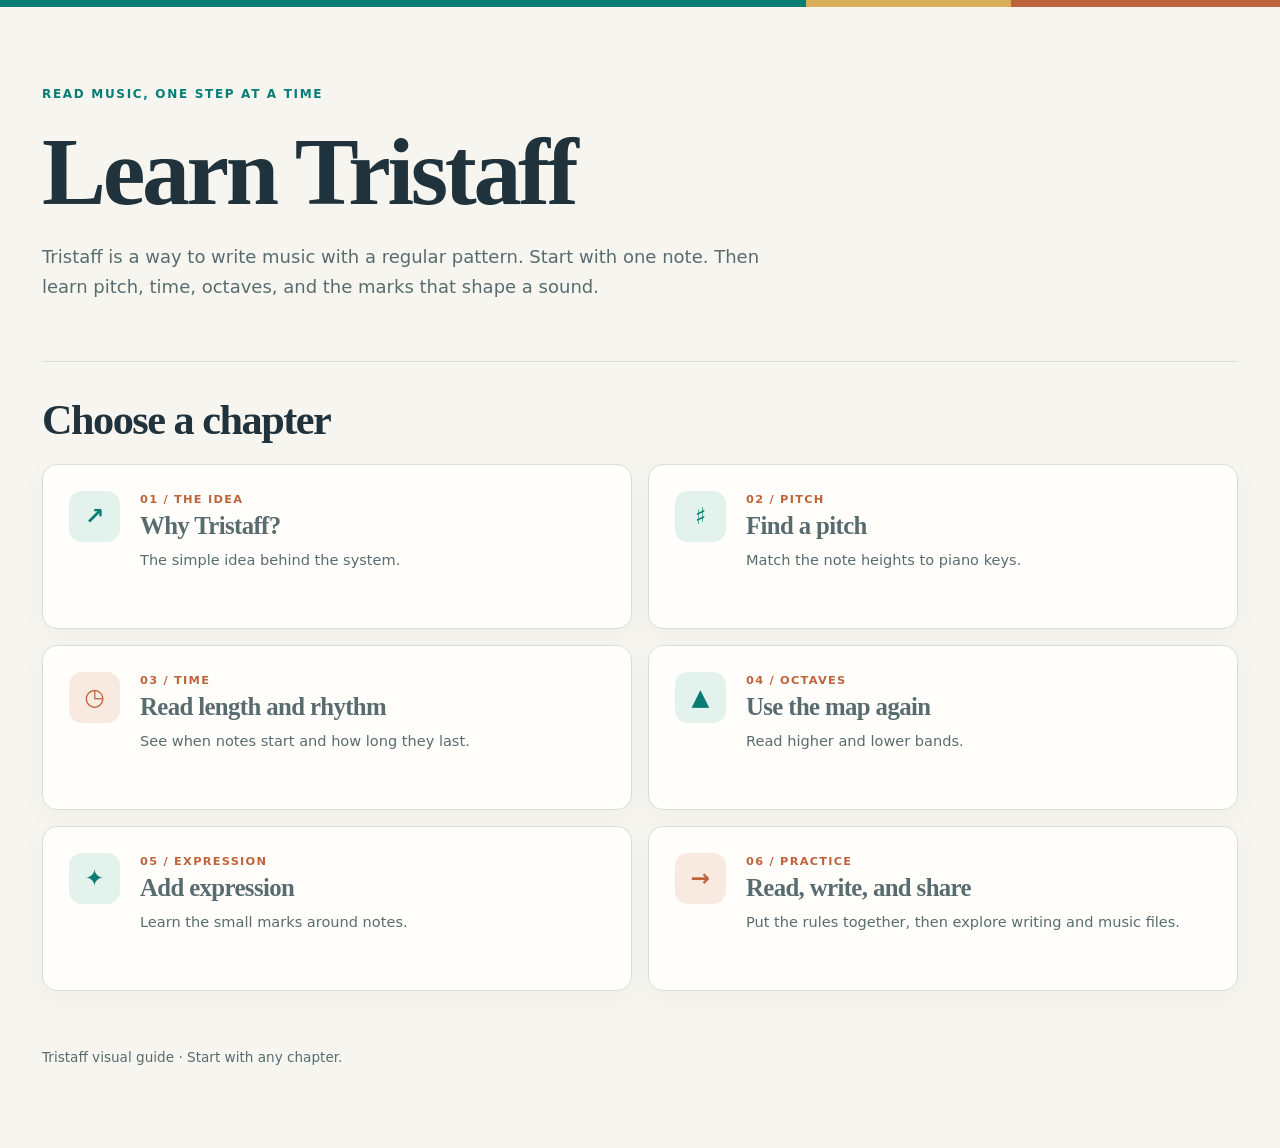
==== Tristaff/index.html @ 134bfe70 "Add Tristaff guide, settings, and example score" ====
<!doctype html>
<html lang="en">
<head>
  <meta charset="utf-8">
  <meta name="viewport" content="width=device-width, initial-scale=1">
  <meta name="color-scheme" content="light">
  <title>Learn Tristaff</title>
  <link rel="stylesheet" href="style.css">
</head>
<body>
  <div class="topline" aria-hidden="true"></div>
  <div class="page">
    <main>
      <div class="hero">
        <span class="eyebrow">Read music, one step at a time</span>
        <h1>Learn Tristaff</h1>
        <p class="hero-note">Tristaff is a way to write music with a regular pattern. Start with one note. Then learn pitch, time, octaves, and the marks that shape a sound.</p>
      </div>
      <h2 class="start-heading">Choose a chapter</h2>
      <div class="chapter-grid">
        <a class="chapter-card" href="01-why.html"><span class="icon" aria-hidden="true">↗</span><span><small>01 / The idea</small><strong>Why Tristaff?</strong><span>The simple idea behind the system.</span></span></a>
        <a class="chapter-card" href="02-pitch.html"><span class="icon" aria-hidden="true">♯</span><span><small>02 / Pitch</small><strong>Find a pitch</strong><span>Match the note heights to piano keys.</span></span></a>
        <a class="chapter-card" href="03-time.html"><span class="icon" aria-hidden="true">◷</span><span><small>03 / Time</small><strong>Read length and rhythm</strong><span>See when notes start and how long they last.</span></span></a>
        <a class="chapter-card" href="04-octaves.html"><span class="icon" aria-hidden="true">▲</span><span><small>04 / Octaves</small><strong>Use the map again</strong><span>Read higher and lower bands.</span></span></a>
        <a class="chapter-card" href="05-marks.html"><span class="icon" aria-hidden="true">✦</span><span><small>05 / Expression</small><strong>Add expression</strong><span>Learn the small marks around notes.</span></span></a>
        <a class="chapter-card" href="06-phrase.html"><span class="icon" aria-hidden="true">→</span><span><small>06 / Practice</small><strong>Read, write, and share</strong><span>Put the rules together, then explore writing and music files.</span></span></a>
      </div>
    </main>
    <footer>Tristaff visual guide · Start with any chapter.</footer>
  </div>
</body>
</html>
---- Tristaff/style.css ----
:root {
  --paper: #f7f5ef;
  --card: #fffefa;
  --ink: #20333d;
  --muted: #586c70;
  --line: #d8ded9;
  --teal: #087c75;
  --teal-soft: #e3f2ed;
  --coral: #bf633d;
  --coral-soft: #f9eae1;
  --gold: #d6ad59;
}

* { box-sizing: border-box; }
html { scroll-behavior: smooth; }
body { margin: 0; background: var(--paper); color: var(--ink); font: 18px/1.65 system-ui, sans-serif; }
a { color: #086e68; text-underline-offset: .18em; }
a:hover { color: #a44d2c; }
a:focus-visible { outline: 3px solid var(--coral); outline-offset: 4px; border-radius: 3px; }
img { max-width: 100%; }
.topline { height: 7px; background: linear-gradient(90deg, var(--teal) 0 63%, var(--gold) 63% 79%, var(--coral) 79%); }
.page { max-width: 1260px; margin: auto; padding: 0 32px 80px; }
.eyebrow, .chapter-number, .caption-label { font-size: .75rem; font-weight: 800; letter-spacing: .14em; text-transform: uppercase; }
.eyebrow { color: var(--teal); }
.chapter-number, .caption-label { color: var(--coral); }
h1, h2, h3 { font-family: Georgia, 'Times New Roman', serif; letter-spacing: -.035em; line-height: 1.14; }
h1 { font-size: clamp(3rem, 6vw, 5.6rem); margin: 10px 0 16px; }
h2 { font-size: clamp(1.8rem, 3.3vw, 2.8rem); margin: 0 0 17px; }
h3 { font-size: 1.42rem; margin: 0 0 8px; }
p { margin: 0 0 17px; }
.lead { max-width: 690px; color: #43565c; font-size: clamp(1.13rem, 1.8vw, 1.35rem); line-height: 1.52; }
.hero { padding: 70px 0 42px; max-width: 900px; }
.hero h1 { font-size: clamp(3.8rem, 7.5vw, 7rem); }
.hero-note { max-width: 720px; color: var(--muted); }
.start-heading { border-top: 1px solid var(--line); padding-top: 34px; margin-bottom: 20px; }
.chapter-grid { display: grid; grid-template-columns: repeat(2, minmax(0, 1fr)); gap: 16px; }
.chapter-card { position: relative; display: flex; gap: 20px; min-height: 165px; align-items: flex-start; background: var(--card); color: var(--ink); border: 1px solid var(--line); border-radius: 15px; text-decoration: none; padding: 26px; box-shadow: 0 7px 25px rgba(32,51,61,.035); }
.chapter-card:hover, .chapter-card:focus-visible { border-color: #8abcb1; background: #fbfffc; transform: translateY(-2px); }
.chapter-card .icon { display: grid; place-items: center; width: 51px; height: 51px; flex: 0 0 51px; border-radius: 13px; color: var(--teal); background: var(--teal-soft); font-size: 1.45rem; font-weight: 800; }
.chapter-card:nth-child(3n) .icon { color: var(--coral); background: var(--coral-soft); }
.chapter-card small { display: block; color: var(--coral); font-size: .71rem; font-weight: 800; letter-spacing: .11em; text-transform: uppercase; }
.chapter-card strong { display: block; font: 700 1.55rem/1.22 Georgia, 'Times New Roman', serif; letter-spacing: -.025em; margin: 4px 0 8px; }
.chapter-card span:last-child { color: var(--muted); font-size: .91rem; line-height: 1.45; }
.chapter-layout { display: grid; grid-template-columns: minmax(0, 1fr) 222px; gap: clamp(30px, 5vw, 70px); }
.chapter-main { min-width: 0; }
.chapter-nav { position: sticky; top: 28px; align-self: start; padding-top: 48px; border-left: 1px solid var(--line); padding-left: 20px; }
.chapter-nav .nav-brand { display: block; margin: 0 0 19px; padding: 0 0 16px; border-bottom: 1px solid var(--line); color: var(--ink); font: 700 1.6rem/1.2 Georgia, 'Times New Roman', serif; letter-spacing: -.035em; text-decoration: none; }
.chapter-nav strong { display: block; font-size: .72rem; color: var(--muted); letter-spacing: .14em; text-transform: uppercase; margin-bottom: 13px; }
.chapter-links a { display: block; text-decoration: none; font-size: .9rem; color: #4b6265; padding: 8px 10px; margin-left: -10px; border-radius: 6px; }
.chapter-links a:hover, .chapter-links a[aria-current=page] { background: var(--teal-soft); color: #075f59; font-weight: 750; }
.chapter-intro { padding: 48px 0 10px; }
.chapter-intro h1 { margin-top: 5px; }
.core-rule { margin: 22px 0 0; background: var(--teal-soft); border-left: 5px solid var(--teal); border-radius: 0 12px 12px 0; padding: 18px 22px; max-width: 760px; }
.core-rule strong { color: #075f59; }
.core-rule p { margin: 0; }
.melody-color-note { max-width: 760px; margin: 17px 0 0; color: var(--muted); font-size: .92rem; }
.melody-swatch { display: inline-block; width: .85em; height: .85em; margin-right: .35em; border-radius: 50%; background: var(--teal); }
.figure { background: var(--card); border: 1px solid var(--line); border-radius: 16px; margin: 25px 0 0; overflow: hidden; box-shadow: 0 8px 30px rgba(32,51,61,.045); }
.figure-art { overflow-x: auto; padding: 18px 18px 4px; }
.rhythm-instruments-figure { max-width: 640px; }
.rhythm-instruments-figure img { display: block; width: 100%; height: auto; }
.rendered-figure { position: relative; min-width: 620px; }
.rendered-figure img { display: block; width: 100%; height: auto; }
figcaption { border-top: 1px solid var(--line); background: #fdfcf8; padding: 14px 20px 16px; color: #4d6164; font-size: .89rem; line-height: 1.45; }
.caption-label { margin-right: 8px; }
.below { margin-top: 48px; border-top: 1px solid var(--line); padding-top: 35px; }
.below h2 { margin-top: 0; }
.below h2:not(:first-child) { margin-top: 38px; }
.below h3 { margin-top: 28px; }
.below p, .below ul, .below ol { max-width: 720px; }
.below ul, .below ol { padding-left: 1.4em; }
.below li { margin-bottom: 9px; }
.below .figure + p { margin-top: 22px; }
.definition { border-left: 4px solid var(--teal); padding: 14px 18px; background: var(--teal-soft); border-radius: 0 10px 10px 0; margin: 22px 0; max-width: 720px; }
.definition strong { color: #075f59; }
.definition p { margin: 7px 0 0; }
.practice { background: var(--coral-soft); border-left: 4px solid var(--coral); padding: 18px 22px; border-radius: 0 12px 12px 0; margin: 25px 0; max-width: 720px; }
.practice p { margin: 0; }
.practice strong { color: #9b4c2d; }
.two { display: grid; grid-template-columns: repeat(2, minmax(0,1fr)); gap: 16px; margin: 22px 0; }
.mini { background: var(--card); border: 1px solid var(--line); border-radius: 13px; padding: 20px; }
.mini p { font-size: .92rem; color: var(--muted); margin: 0; }
.rule { color: var(--teal); font-weight: 750; }
.page-turn { display: flex; justify-content: space-between; gap: 20px; margin: 45px 0 0; border-top: 1px solid var(--line); padding-top: 20px; font-size: .9rem; font-weight: 700; }
footer { padding: 55px 0 0; color: var(--muted); font-size: .85rem; }

.piano { position: relative; display: grid; grid-template-columns: repeat(8,1fr); width: 94.736842%; height: 190px; margin: 0 auto 24px; outline: 2px solid var(--ink); border-radius: 0 0 8px 8px; background: white; }
.white-key { position: relative; display: flex; justify-content: center; align-items: flex-end; padding-bottom: 12px; border-right: 1px solid #809292; background: #fcfdfb; color: var(--ink); font-size: .85rem; font-weight: 800; }
.white-key:nth-child(8) { border-right: 0; }
.black-key { position: absolute; z-index: 2; top: 0; width: 8%; height: 64%; display: flex; justify-content: center; align-items: flex-end; padding-bottom: 10px; background: var(--ink); color: white; border: 1px solid #0d1d26; border-radius: 0 0 6px 6px; box-shadow: 1px 2px 3px #0004; font-size: .78rem; font-weight: 800; transform: translateX(-50%); }
.black-key.a-sharp { left: 12.5%; }
.black-key.c-sharp { left: 37.5%; }
.black-key.d-sharp { left: 50%; }
.black-key.f-sharp { left: 75%; }
.black-key.g-sharp { left: 87.5%; }
.line-groups { max-width: 720px; margin: 25px 0; overflow: hidden; border: 1px solid var(--line); border-radius: 12px; background: var(--card); }
.line-groups > div { display: grid; grid-template-columns: 1.45fr repeat(3, 1fr); align-items: center; min-height: 53px; text-align: center; border-bottom: 1px solid var(--line); }
.line-groups > div:last-child { border-bottom: 0; }
.line-groups > .line-groups-anchor { background: var(--teal-soft); color: #075f59; }
.line-groups span { font-size: .78rem; color: var(--muted); text-align: left; padding-left: 14px; }
.line-groups strong { font-size: 1.2rem; }
.science-note { margin-top: 55px; padding: clamp(24px, 4vw, 42px); border-radius: 18px; background: #203740; color: #ecf4ef; }
.science-note h2 { color: white; margin: 8px 0 19px; }
.science-note h3 { margin: 34px 0 14px; color: white; }
.science-note h4 { margin: 0 0 8px; font-size: 1.06rem; }
.science-note p { max-width: 760px; }
.science-label { color: #8ddbc8; font-size: .75rem; font-weight: 800; letter-spacing: .13em; text-transform: uppercase; }
.envelope-figure { max-width: 720px; margin: 26px 0; }
.envelope-figure svg { display: block; width: 100%; height: auto; }
.envelope-figure figcaption { padding: 4px 0 0; border: 0; background: transparent; color: #dbeae6; font-size: .82rem; }
.envelope-axis { fill: none; stroke: #829da1; stroke-width: 2; }
.envelope-guide { fill: none; stroke: #829da1; stroke-width: 1.5; stroke-dasharray: 5 6; }
.envelope-line { fill: none; stroke: #ffdb9b; stroke-width: 5; stroke-linecap: round; stroke-linejoin: round; }
.envelope-axis-label, .envelope-phase, .envelope-key { fill: #ecf4ef; font-family: inherit; font-size: 15px; }
.envelope-phase { font-weight: 700; }
.envelope-key { fill: #8ddbc8; font-size: 13px; }
.science-facts { display: grid; grid-template-columns: repeat(3, minmax(0, 1fr)); gap: 10px; margin: 25px 0; }
.science-facts > div { padding: 16px; border: 1px solid #67838a; border-radius: 10px; background: #2b4851; }
.science-facts strong { display: block; color: #ffdb9b; font: 700 1.6rem/1.2 Georgia, 'Times New Roman', serif; }
.science-facts span { display: block; font-size: .78rem; line-height: 1.35; margin-top: 6px; }
.science-compare { display: grid; grid-template-columns: repeat(2, minmax(0, 1fr)); gap: 12px; }
.science-compare > div { padding: 18px; border: 1px solid #67838a; border-radius: 11px; }
.science-compare p { font-size: .88rem; line-height: 1.55; margin: 0; }
.tempo-examples { display: grid; grid-template-columns: repeat(2, minmax(0, 1fr)); gap: 12px; margin: 21px 0; max-width: 720px; }
.tempo-examples > div { padding: 19px 22px; border: 1px solid var(--line); border-radius: 12px; background: var(--card); }
.tempo-examples strong, .tempo-examples span { display: block; }
.tempo-examples strong { color: var(--teal); font-size: 1.25rem; }
.tempo-examples span { font-weight: 750; }
.thought-experiment details { margin-top: 13px; }
.thought-experiment summary { color: #9b4c2d; font-weight: 750; cursor: pointer; }
.thought-experiment details p { margin-top: 10px; }
.reading-warning { max-width: 720px; margin: 25px 0; padding: 18px 22px; border-left: 4px solid #b7653a; border-radius: 0 10px 10px 0; background: #f8eee5; }
.reading-warning strong { color: #96502f; }
.reading-warning p { margin: 8px 0 0; }
.duration-row, .phrase-labels { display: grid; text-align: center; font-size: .78rem; font-weight: 750; }
.duration-row { grid-template-columns: repeat(8,minmax(0,1fr)); margin: 0 3.26% 10px; }
.duration-row span { color: var(--teal); white-space: nowrap; }
.duration-row .one { grid-column: 1/3; }
.duration-row .half-first { grid-column: 3/4; }
.duration-row .long { grid-column: 4/8; }
.duration-row .half-last { grid-column: 8/9; }
.octave-tag { position: absolute; right: 4%; padding: 3px 9px; border-radius: 7px; background: #e3f2edeb; color: #086e68; font-size: .85rem; font-weight: 800; }
.octave-tag.high { top: 13%; }
.octave-tag.middle { top: 45%; }
.octave-tag.low { top: 77%; }
.phrase-labels { grid-template-columns: repeat(8,minmax(0,1fr)); margin: 0 2.17% 10px 10.87%; }
.phrase-labels span { color: var(--teal); }
.phrase-labels span:nth-child(1) { grid-column: 1/3; }
.phrase-labels span:nth-child(2) { grid-column: 3/5; }
.phrase-labels span:nth-child(3) { grid-column: 5/9; }
.marks-gallery { display: grid; grid-template-columns: repeat(3,minmax(0,1fr)); gap: 12px; padding: 3px 0 16px; }
.mark-card { border: 1px solid var(--line); border-radius: 10px; background: white; overflow: hidden; text-align: center; padding-bottom: 12px; }
.mark-card img { display: block; width: 100%; height: auto; }
.mark-card strong, .mark-card span { display: block; padding: 0 9px; }
.mark-card strong { color: var(--ink); font-family: Georgia, 'Times New Roman', serif; font-size: 1.12rem; }
.mark-card span { color: var(--muted); font-size: .82rem; }
.mark-explanations { max-width: 760px; margin: 15px 0 36px; }
.mark-explanations > div { padding: 13px 0; border-bottom: 1px solid var(--line); }
.mark-explanations h3 { margin: 0 0 5px; }
.mark-explanations p { margin: 0; }
.dynamics-pair .figure { margin: 0; }
.dynamics-pair .figure-art { padding: 0; }
.dynamics-pair img { display: block; width: 100%; height: auto; }
.recap { margin: 20px 0; padding: 0; list-style: none; display: grid; grid-template-columns: repeat(2,minmax(0,1fr)); gap: 10px; }
.recap li { background: white; border: 1px solid var(--line); border-radius: 10px; padding: 11px 15px; margin: 0; }
.recap li::before { content: '•'; color: var(--teal); font-weight: 900; padding-right: 9px; }
.format-list { display: grid; grid-template-columns: repeat(2, minmax(0, 1fr)); gap: 12px; margin: 25px 0; }
.format-list > div { padding: 18px; border: 1px solid #67838a; border-radius: 11px; background: #2b4851; }
.format-list small { display: block; color: #8ddbc8; font-size: .69rem; font-weight: 800; letter-spacing: .11em; text-transform: uppercase; }
.format-list strong { display: block; margin-bottom: 7px; color: #ffdb9b; }
.format-list p { margin: 0; font-size: .88rem; line-height: 1.55; }

@media (max-width: 900px) {
  .chapter-layout { display: flex; flex-direction: column-reverse; gap: 0; }
  .chapter-nav { position: sticky; top: 0; z-index: 5; width: 100%; border-left: 0; border-bottom: 1px solid var(--line); padding: 9px 0 6px; background: var(--paper); }
  .chapter-nav .nav-brand { margin: 0 0 4px; padding: 0; border-bottom: 0; font-size: 1.18rem; }
  .chapter-nav strong { display: none; }
  .chapter-links { display: flex; gap: 4px; overflow-x: auto; white-space: nowrap; }
  .chapter-links a { flex: 0 0 auto; margin: 0; padding: 6px 9px; }
  .chapter-intro { padding-top: 35px; }
  .marks-gallery { grid-template-columns: repeat(2,minmax(0,1fr)); }
}
@media (max-width: 620px) {
  body { font-size: 16px; }
  .page { padding: 0 18px 60px; }
  .hero { padding: 46px 0 35px; }
  .chapter-grid, .two, .recap, .tempo-examples { grid-template-columns: 1fr; }
  .chapter-card { min-height: 135px; padding: 20px; }
  .figure { margin-left: -9px; margin-right: -9px; }
  .figure-art::before { content: 'Swipe sideways to see the full picture →'; display: block; color: var(--muted); font-size: .78rem; margin-bottom: 8px; }
  .marks-gallery { grid-template-columns: 1fr; }
  .science-facts, .science-compare, .format-list { grid-template-columns: 1fr; }
}
@media (prefers-reduced-motion: reduce) { html { scroll-behavior: auto; } }
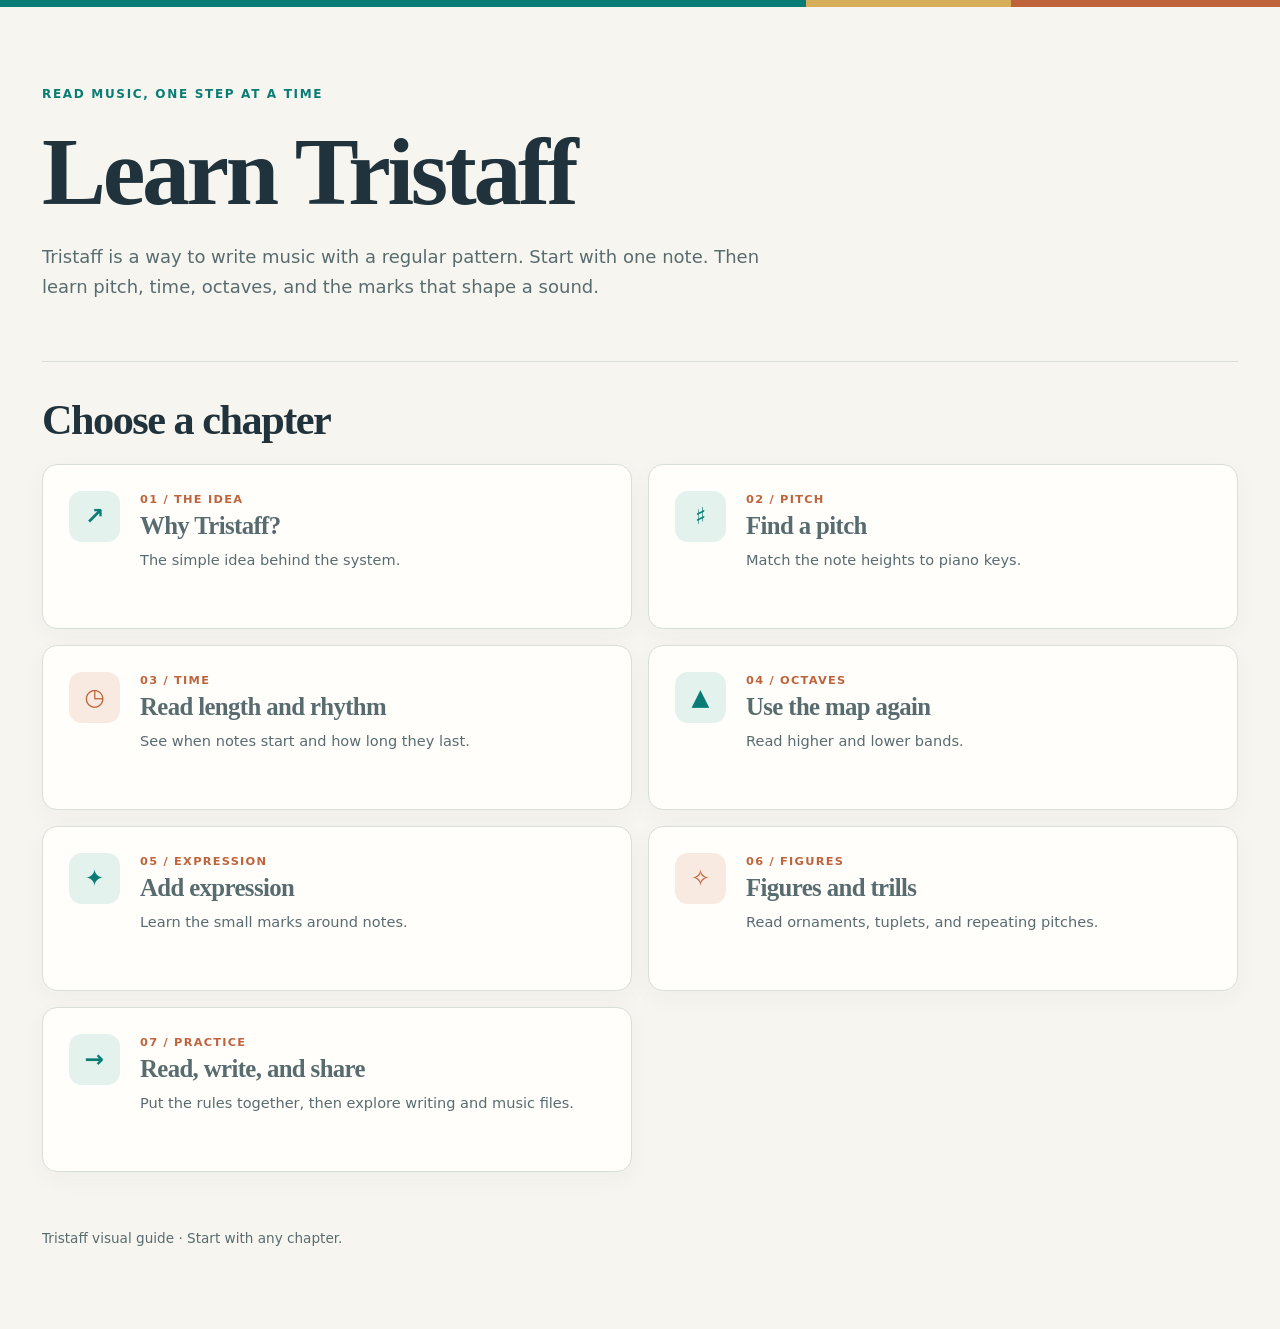
==== commit 767c4989: "Add MusicXML support and section key editing" ====
--- a/Tristaff/index.html
+++ b/Tristaff/index.html
@@ -23,7 +23,8 @@
         <a class="chapter-card" href="03-time.html"><span class="icon" aria-hidden="true">◷</span><span><small>03 / Time</small><strong>Read length and rhythm</strong><span>See when notes start and how long they last.</span></span></a>
         <a class="chapter-card" href="04-octaves.html"><span class="icon" aria-hidden="true">▲</span><span><small>04 / Octaves</small><strong>Use the map again</strong><span>Read higher and lower bands.</span></span></a>
         <a class="chapter-card" href="05-marks.html"><span class="icon" aria-hidden="true">✦</span><span><small>05 / Expression</small><strong>Add expression</strong><span>Learn the small marks around notes.</span></span></a>
-        <a class="chapter-card" href="06-phrase.html"><span class="icon" aria-hidden="true">→</span><span><small>06 / Practice</small><strong>Read, write, and share</strong><span>Put the rules together, then explore writing and music files.</span></span></a>
+        <a class="chapter-card" href="06-ornaments.html"><span class="icon" aria-hidden="true">✧</span><span><small>06 / Figures</small><strong>Figures and trills</strong><span>Read ornaments, tuplets, and repeating pitches.</span></span></a>
+        <a class="chapter-card" href="07-phrase.html"><span class="icon" aria-hidden="true">→</span><span><small>07 / Practice</small><strong>Read, write, and share</strong><span>Put the rules together, then explore writing and music files.</span></span></a>
       </div>
     </main>
     <footer>Tristaff visual guide · Start with any chapter.</footer>
